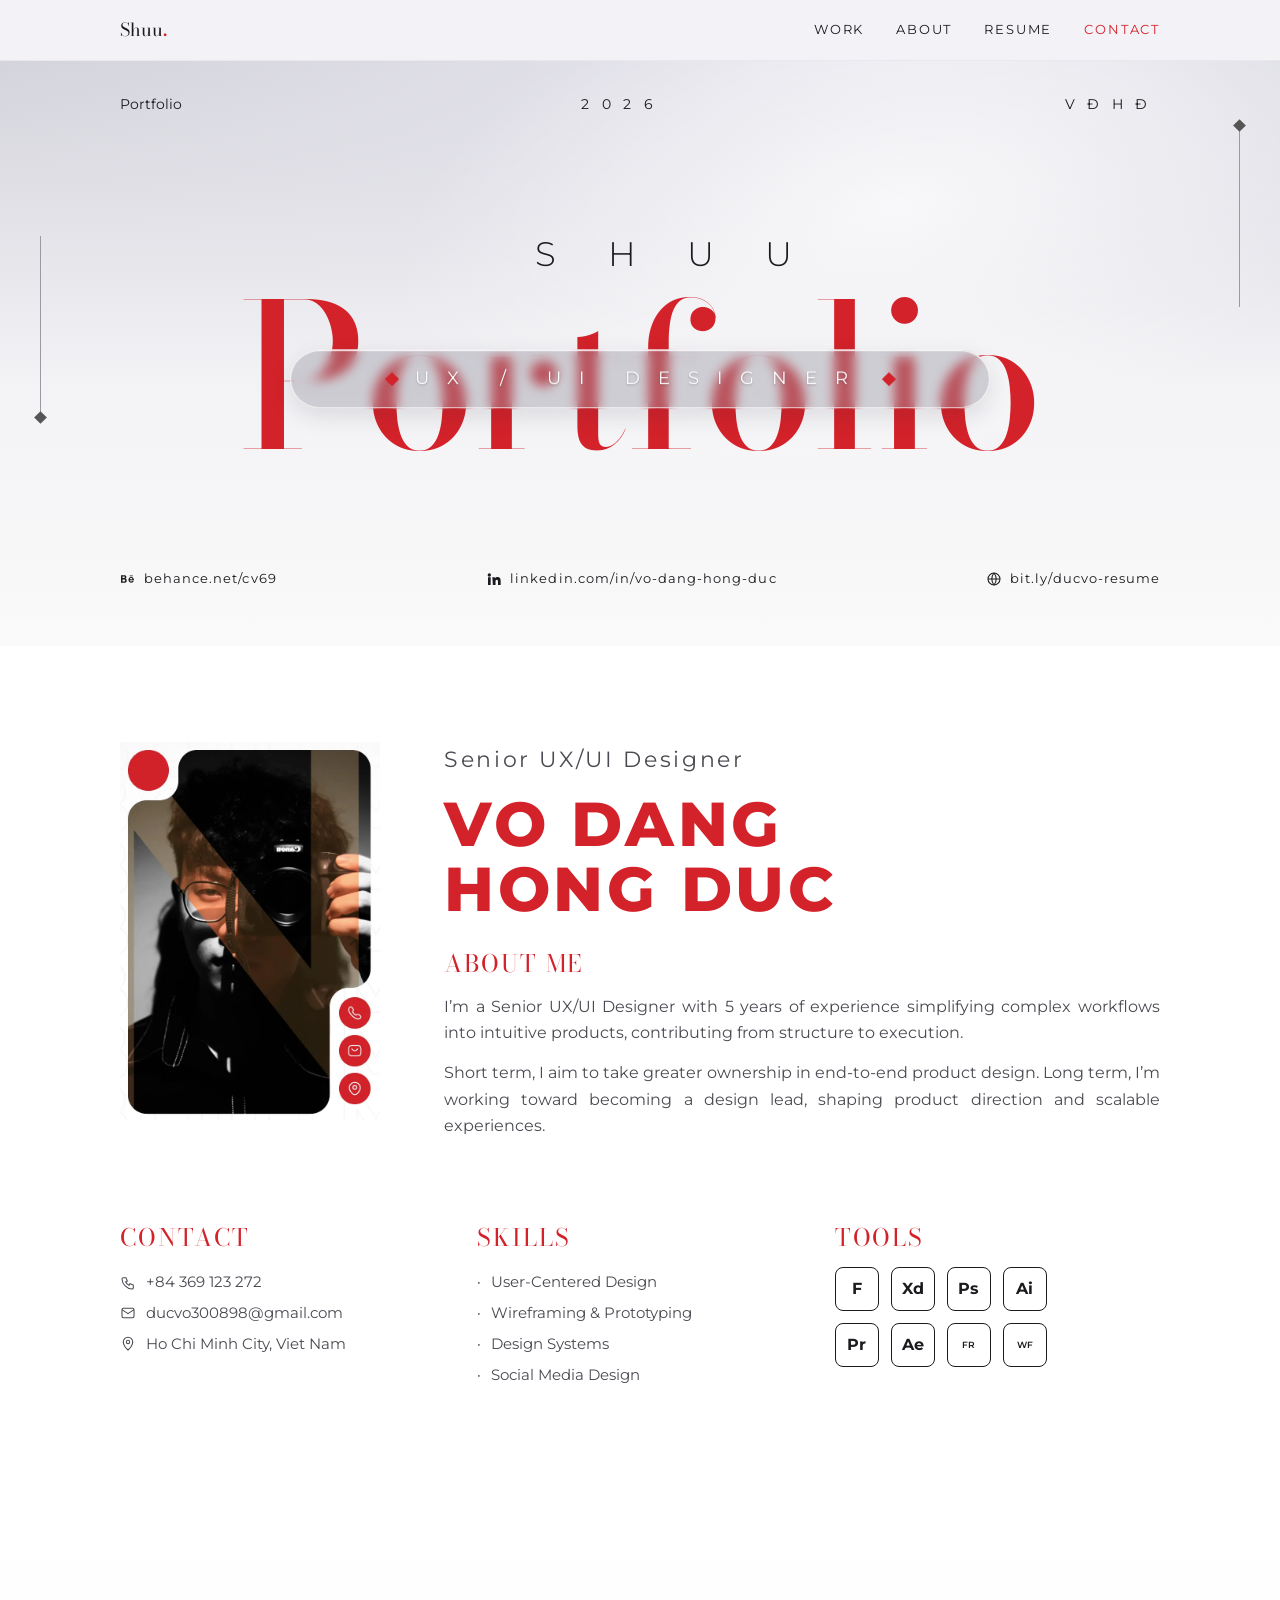
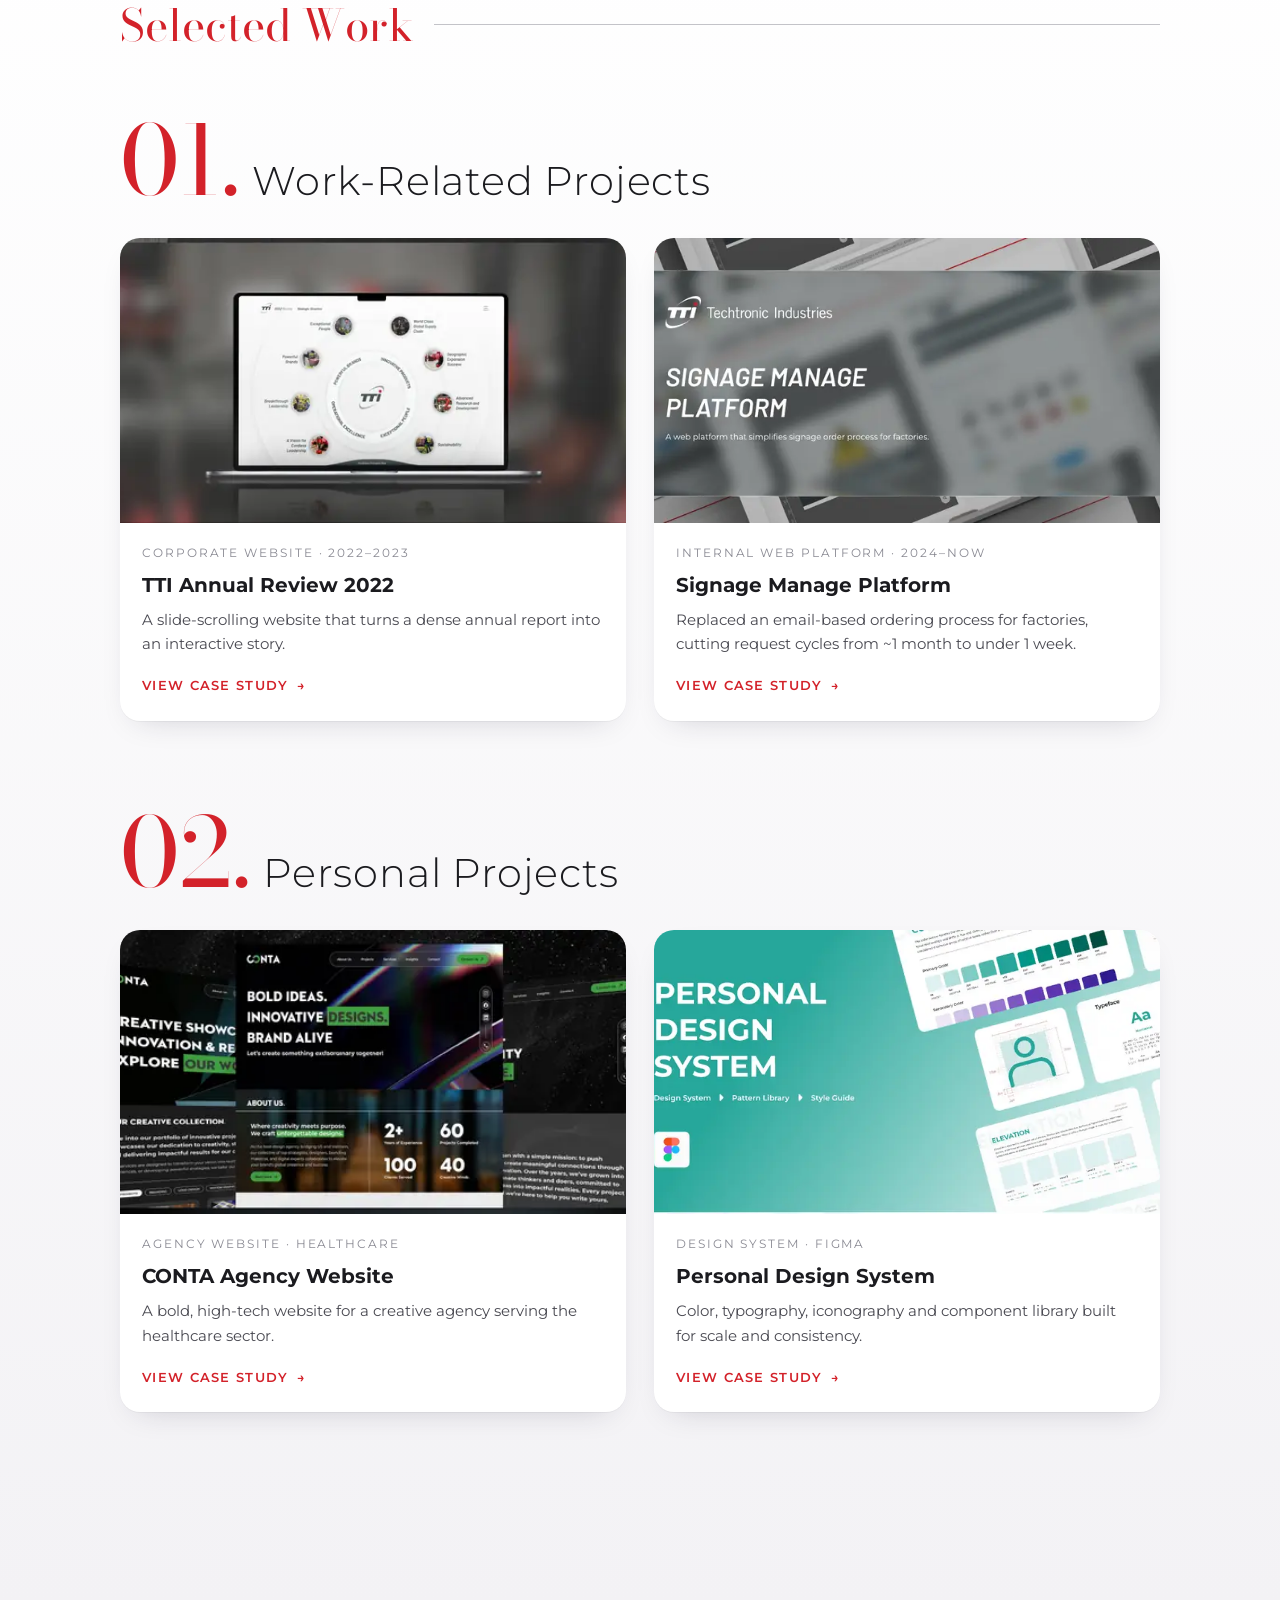
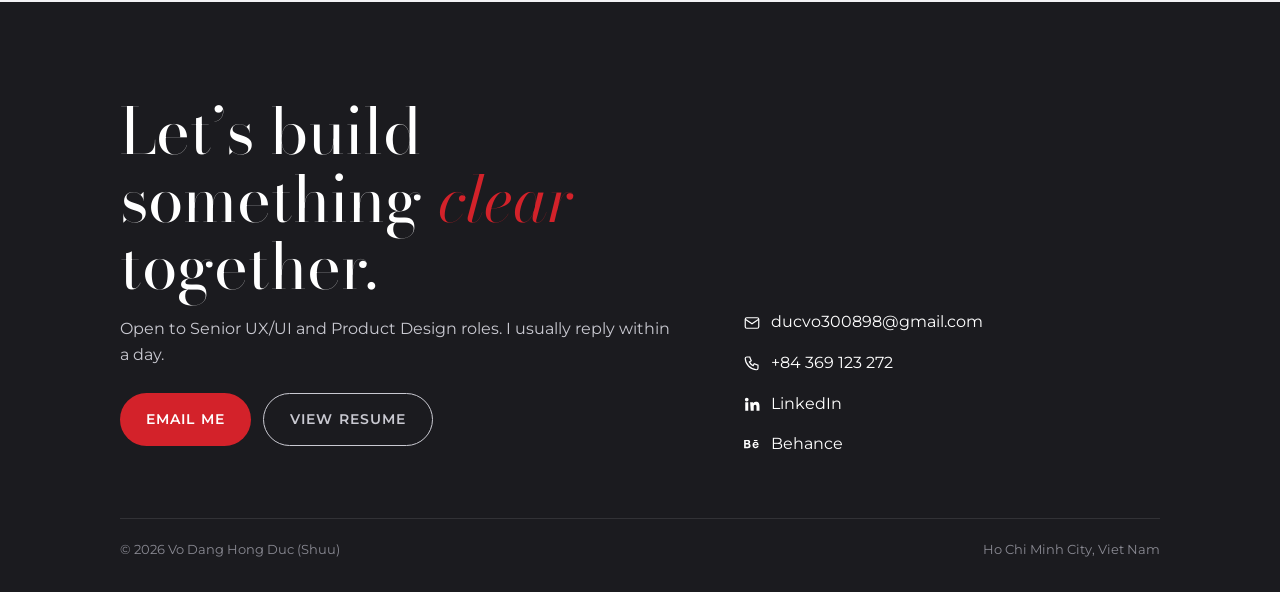
==== index.html @ 2491a5b1 "Add portfolio website v1 Static HTML/CSS site styled after the portfolio PDF: home page and four cas" ====
<!doctype html>
<html lang="en">
<head>
<meta charset="utf-8">
<meta name="viewport" content="width=device-width, initial-scale=1">
<title>Shuu — Senior UX/UI Designer Portfolio</title>
<meta name="description" content="Portfolio of Vo Dang Hong Duc (Shuu), Senior UX/UI Designer in Ho Chi Minh City. Case studies in product, web and design systems.">
<meta property="og:title" content="Shuu — Senior UX/UI Designer Portfolio">
<meta property="og:description" content="Portfolio of Vo Dang Hong Duc (Shuu), Senior UX/UI Designer in Ho Chi Minh City. Case studies in product, web and design systems.">
<meta property="og:type" content="website">
<meta name="theme-color" content="#d3222a">
<link rel="icon" href="data:image/svg+xml,%3Csvg xmlns='http://www.w3.org/2000/svg' viewBox='0 0 64 64'%3E%3Crect width='64' height='64' rx='14' fill='%23d3222a'/%3E%3Ctext x='32' y='44' font-family='Georgia,serif' font-size='36' fill='white' text-anchor='middle'%3ES%3C/text%3E%3C/svg%3E">
<link rel="preconnect" href="https://fonts.googleapis.com"><link rel="preconnect" href="https://fonts.gstatic.com" crossorigin><link href="https://fonts.googleapis.com/css2?family=Bodoni+Moda:ital,opsz,wght@0,6..96,400;0,6..96,500;1,6..96,400&family=Montserrat:wght@300;400;500;600;700;800&display=swap" rel="stylesheet">
<link rel="stylesheet" href="assets/style.css">
</head>
<body class="">
<header class="topbar"><div class="wrap">
  <a class="brand" href="index.html">Shuu<b>.</b></a>
  <nav class="nav" aria-label="Main">
    <a href="index.html#work" class="keep">Work</a>
    <a href="index.html#about">About</a>
    <a href="https://bit.ly/ducvo-resume" target="_blank" rel="noopener">Resume</a>
    <a href="index.html#contact" class="cta">Contact</a>
  </nav>
</div></header>

<main>
<section class="hero">
  <span class="rail l"></span><span class="rail r"></span>
  <div class="wrap">
    <div class="hero-meta"><span>Portfolio</span><span>2026</span><span>VĐHĐ</span></div>
    <div class="hero-title">
      <span class="shuu">SHUU</span>
      <h1>Portfolio</h1>
      <span class="pill" aria-hidden="true"><span class="diamond"></span>UX / UI DESIGNER<span class="diamond"></span></span>
      <span class="sr-only">Senior UX/UI Designer</span>
    </div>
    <div class="links">
      <a href="https://www.behance.net/cv69" target="_blank" rel="noopener"><svg viewBox="0 0 24 24" fill="currentColor" aria-hidden="true"><path d="M8.2 11.3c.9-.4 1.4-1.1 1.4-2.1C9.6 7.3 8.2 6.5 6.4 6.5H1.5v11h5c1.9 0 3.6-.9 3.6-3 0-1.3-.6-2.8-1.9-3.2zM3.7 8.3h2.1c.8 0 1.5.2 1.5 1.1 0 .8-.6 1.1-1.3 1.1H3.7V8.3zm2.4 7.4H3.7v-3.1h2.4c1 0 1.6.4 1.6 1.5 0 1.1-.8 1.6-1.6 1.6zM16.9 9c-2.5 0-4.2 1.9-4.2 4.3 0 2.5 1.6 4.3 4.2 4.3 1.9 0 3.2-.9 3.8-2.8h-1.9c-.2.7-1.1 1.1-1.8 1.1-1.4 0-2.1-.8-2.1-2.2h6c.1-2.6-1.4-4.7-4-4.7zm-2 3.4c.1-1.1.8-1.8 1.9-1.8 1.2 0 1.8.7 1.9 1.8h-3.8zM14.5 6.8h4.8v1.2h-4.8z"/></svg>behance.net/cv69</a>
      <a href="https://www.linkedin.com/in/vo-dang-hong-duc/" target="_blank" rel="noopener"><svg viewBox="0 0 24 24" fill="currentColor" aria-hidden="true"><path d="M4.98 3.5a2.5 2.5 0 1 1 0 5 2.5 2.5 0 0 1 0-5zM3 9.5h4V21H3zM9.5 9.5h3.8v1.6h.1c.5-1 1.8-2 3.8-2 4 0 4.8 2.6 4.8 6V21h-4v-5.2c0-1.2 0-2.8-1.7-2.8s-2 1.3-2 2.7V21h-4z"/></svg>linkedin.com/in/vo-dang-hong-duc</a>
      <a href="https://bit.ly/ducvo-resume" target="_blank" rel="noopener"><svg viewBox="0 0 24 24" fill="none" stroke="currentColor" stroke-width="1.6" aria-hidden="true"><circle cx="12" cy="12" r="9"/><path d="M3 12h18M12 3a14 14 0 0 1 0 18M12 3a14 14 0 0 0 0 18"/></svg>bit.ly/ducvo-resume</a>
    </div>
  </div>
</section>

<section class="about" id="about"><div class="wrap">
  <div class="about-grid">
    <div class="photo reveal"><img src="img/me.webp" width="660" height="960" alt="Portrait of Vo Dang Hong Duc holding a camera" fetchpriority="high"></div>
    <div class="reveal">
      <p class="role-label">Senior UX/UI Designer</p>
      <h2 class="name">Vo Dang<br>Hong Duc</h2>
      <h3 class="label">About me</h3>
      <p>I’m a Senior UX/UI Designer with 5 years of experience simplifying complex workflows into intuitive products, contributing from structure to execution.</p>
      <p>Short term, I aim to take greater ownership in end-to-end product design. Long term, I’m working toward becoming a design lead, shaping product direction and scalable experiences.</p>
    </div>
  </div>
  <div class="facts">
    <div class="reveal"><h3 class="label">Contact</h3><ul>
      <li><svg viewBox="0 0 24 24" fill="none" stroke="currentColor" stroke-width="1.6" aria-hidden="true"><path d="M5 4h4l2 5-2.5 1.5a11 11 0 0 0 5 5L15 13l5 2v4a2 2 0 0 1-2 2A16 16 0 0 1 3 6a2 2 0 0 1 2-2"/></svg><a href="tel:+84369123272">+84 369 123 272</a></li>
      <li><svg viewBox="0 0 24 24" fill="none" stroke="currentColor" stroke-width="1.6" aria-hidden="true"><rect x="3" y="5" width="18" height="14" rx="2"/><path d="m3 7 9 6 9-6"/></svg><a href="mailto:ducvo300898@gmail.com">ducvo300898@gmail.com</a></li>
      <li><svg viewBox="0 0 24 24" fill="none" stroke="currentColor" stroke-width="1.6" aria-hidden="true"><path d="M12 21s-7-6.2-7-12a7 7 0 0 1 14 0c0 5.8-7 12-7 12z"/><circle cx="12" cy="9" r="2.5"/></svg>Ho Chi Minh City, Viet Nam</li></ul></div>
    <div class="reveal"><h3 class="label">Skills</h3><ul class="dot">
      <li>User-Centered Design</li><li>Wireframing &amp; Prototyping</li><li>Design Systems</li><li>Social Media Design</li></ul></div>
    <div class="reveal"><h3 class="label">Tools</h3><div class="tools"><span class="tool" title="Figma" aria-label="Figma">F</span><span class="tool" title="Adobe XD" aria-label="Adobe XD">Xd</span><span class="tool" title="Photoshop" aria-label="Photoshop">Ps</span><span class="tool" title="Illustrator" aria-label="Illustrator">Ai</span><span class="tool" title="Premiere Pro" aria-label="Premiere Pro">Pr</span><span class="tool" title="After Effects" aria-label="After Effects">Ae</span><span class="tool" title="Framer" aria-label="Framer"><small>FR</small></span><span class="tool" title="Webflow" aria-label="Webflow"><small>WF</small></span></div></div>
  </div>
</div></section>

<section class="work" id="work"><div class="wrap">
  <div class="section-head"><h2>Selected Work</h2></div>
  <div class="group">
    <div class="group-title reveal"><span class="num">01.</span><h3>Work-Related Projects</h3></div>
    <div class="cards"><a class="card reveal" href="work/tti-annual-review.html">
  <div class="thumb"><img src="img/tti-circle-sm.webp" width="800" height="306" alt="TTI Annual Review 2022 preview" loading="lazy" decoding="async"></div>
  <div class="body"><span class="kicker">Corporate website · 2022–2023</span><h4>TTI Annual Review 2022</h4><p>A slide-scrolling website that turns a dense annual report into an interactive story.</p><span class="more">View case study <span>→</span></span></div>
</a><a class="card reveal" href="work/signage-platform.html">
  <div class="thumb"><img src="img/sig-hero-sm.webp" width="800" height="354" alt="Signage Manage Platform preview" loading="lazy" decoding="async"></div>
  <div class="body"><span class="kicker">Internal web platform · 2024–Now</span><h4>Signage Manage Platform</h4><p>Replaced an email-based ordering process for factories, cutting request cycles from ~1 month to under 1 week.</p><span class="more">View case study <span>→</span></span></div>
</a></div>
  </div>
  <div class="group">
    <div class="group-title reveal"><span class="num">02.</span><h3>Personal Projects</h3></div>
    <div class="cards"><a class="card reveal" href="work/conta-agency.html">
  <div class="thumb"><img src="img/conta-hero-sm.webp" width="800" height="252" alt="CONTA Agency Website preview" loading="lazy" decoding="async"></div>
  <div class="body"><span class="kicker">Agency website · Healthcare</span><h4>CONTA Agency Website</h4><p>A bold, high-tech website for a creative agency serving the healthcare sector.</p><span class="more">View case study <span>→</span></span></div>
</a><a class="card reveal" href="work/design-system.html">
  <div class="thumb"><img src="img/ds-hero-sm.webp" width="800" height="382" alt="Personal Design System preview" loading="lazy" decoding="async"></div>
  <div class="body"><span class="kicker">Design system · Figma</span><h4>Personal Design System</h4><p>Color, typography, iconography and component library built for scale and consistency.</p><span class="more">View case study <span>→</span></span></div>
</a></div>
  </div>
</div></section>
</main>
<footer class="footer" id="contact"><div class="wrap">
  <div class="footer-grid">
    <div>
      <h2>Let’s build something <em>clear</em> together.</h2>
      <p>Open to Senior UX/UI and Product Design roles. I usually reply within a day.</p>
      <p style="margin-top:24px;display:flex;gap:12px;flex-wrap:wrap">
        <a class="btn" href="mailto:ducvo300898@gmail.com">Email me</a>
        <a class="btn ghost" href="https://bit.ly/ducvo-resume" target="_blank" rel="noopener">View resume</a>
      </p>
    </div>
    <ul>
      <li><a href="mailto:ducvo300898@gmail.com"><svg viewBox="0 0 24 24" fill="none" stroke="currentColor" stroke-width="1.6" aria-hidden="true"><rect x="3" y="5" width="18" height="14" rx="2"/><path d="m3 7 9 6 9-6"/></svg>ducvo300898@gmail.com</a></li>
      <li><a href="tel:+84369123272"><svg viewBox="0 0 24 24" fill="none" stroke="currentColor" stroke-width="1.6" aria-hidden="true"><path d="M5 4h4l2 5-2.5 1.5a11 11 0 0 0 5 5L15 13l5 2v4a2 2 0 0 1-2 2A16 16 0 0 1 3 6a2 2 0 0 1 2-2"/></svg>+84 369 123 272</a></li>
      <li><a href="https://www.linkedin.com/in/vo-dang-hong-duc/" target="_blank" rel="noopener"><svg viewBox="0 0 24 24" fill="currentColor" aria-hidden="true"><path d="M4.98 3.5a2.5 2.5 0 1 1 0 5 2.5 2.5 0 0 1 0-5zM3 9.5h4V21H3zM9.5 9.5h3.8v1.6h.1c.5-1 1.8-2 3.8-2 4 0 4.8 2.6 4.8 6V21h-4v-5.2c0-1.2 0-2.8-1.7-2.8s-2 1.3-2 2.7V21h-4z"/></svg>LinkedIn</a></li>
      <li><a href="https://www.behance.net/cv69" target="_blank" rel="noopener"><svg viewBox="0 0 24 24" fill="currentColor" aria-hidden="true"><path d="M8.2 11.3c.9-.4 1.4-1.1 1.4-2.1C9.6 7.3 8.2 6.5 6.4 6.5H1.5v11h5c1.9 0 3.6-.9 3.6-3 0-1.3-.6-2.8-1.9-3.2zM3.7 8.3h2.1c.8 0 1.5.2 1.5 1.1 0 .8-.6 1.1-1.3 1.1H3.7V8.3zm2.4 7.4H3.7v-3.1h2.4c1 0 1.6.4 1.6 1.5 0 1.1-.8 1.6-1.6 1.6zM16.9 9c-2.5 0-4.2 1.9-4.2 4.3 0 2.5 1.6 4.3 4.2 4.3 1.9 0 3.2-.9 3.8-2.8h-1.9c-.2.7-1.1 1.1-1.8 1.1-1.4 0-2.1-.8-2.1-2.2h6c.1-2.6-1.4-4.7-4-4.7zm-2 3.4c.1-1.1.8-1.8 1.9-1.8 1.2 0 1.8.7 1.9 1.8h-3.8zM14.5 6.8h4.8v1.2h-4.8z"/></svg>Behance</a></li>
    </ul>
  </div>
  <div class="copyright"><span>© 2026 Vo Dang Hong Duc (Shuu)</span><span>Ho Chi Minh City, Viet Nam</span></div>
</div></footer>
<script>
(function(){var els=document.querySelectorAll('.reveal');if(!('IntersectionObserver' in window)){els.forEach(function(e){e.classList.add('in')});return}
var io=new IntersectionObserver(function(es){es.forEach(function(e){if(e.isIntersecting){e.target.classList.add('in');io.unobserve(e.target)}})},{rootMargin:'0px 0px -8% 0px'});els.forEach(function(e){io.observe(e)})})();
</script>
</body>
</html>
---- assets/style.css ----
/* ============ Design tokens (from portfolio PDF) ============ */
:root {
  --red: #d3222a;
  --red-soft: #f6d9da;
  --ink: #1b1b1f;
  --ink-2: #4a4a52;
  --ink-3: #8a8a93;
  --line: #d9d9e0;
  --bg: #f3f2f5;
  --bg-top: #d3d3db;
  --card: #ffffff;
  --glass: rgba(255, 255, 255, 0.45);
  --display: "Bodoni Moda", "Didot", "Times New Roman", serif;
  --sans: "Montserrat", system-ui, -apple-system, "Segoe UI", sans-serif;
  --wrap: 1120px;
  --gutter: clamp(16px, 4vw, 40px);
  --radius: 20px;
}

*, *::before, *::after { box-sizing: border-box; }
html { scroll-behavior: smooth; -webkit-text-size-adjust: 100%; }
body {
  margin: 0;
  font-family: var(--sans);
  font-size: 16px;
  line-height: 1.65;
  color: var(--ink-2);
  background: var(--bg);
  overflow-x: hidden;
}
img { display: block; max-width: 100%; height: auto; }
a { color: inherit; text-decoration: none; }
a:focus-visible, button:focus-visible { outline: 2px solid var(--red); outline-offset: 3px; border-radius: 6px; }
.wrap { width: 100%; max-width: var(--wrap); margin: 0 auto; padding: 0 var(--gutter); }
.sr-only { position: absolute; width: 1px; height: 1px; overflow: hidden; clip: rect(0 0 0 0); white-space: nowrap; }

/* ============ Top bar ============ */
.topbar {
  position: sticky; top: 0; z-index: 20;
  backdrop-filter: blur(14px) saturate(140%);
  -webkit-backdrop-filter: blur(14px) saturate(140%);
  background: rgba(243, 242, 245, 0.72);
  border-bottom: 1px solid rgba(0,0,0,0.04);
}
.topbar .wrap { display: flex; align-items: center; justify-content: space-between; height: 60px; }
.brand { font-family: var(--display); font-size: 18px; color: var(--ink); }
.brand b { color: var(--red); font-weight: 600; }
.nav { display: flex; gap: clamp(14px, 3vw, 32px); font-size: 13px; letter-spacing: .14em; text-transform: uppercase; color: var(--ink); }
.nav a { position: relative; padding: 4px 0; }
.nav a::after { content: ""; position: absolute; left: 0; bottom: 0; width: 0; height: 1px; background: var(--red); transition: width .25s; }
.nav a:hover::after { width: 100%; }
.nav .cta { color: var(--red); }
@media (max-width: 560px) { .nav a:not(.cta):not(.keep) { display: none; } }

/* ============ Hero ============ */
.hero {
  position: relative;
  background: radial-gradient(120% 80% at 70% 0%, #e7e6ee 0%, transparent 60%),
              linear-gradient(180deg, var(--bg-top) 0%, var(--bg) 55%, #fafafa 100%);
  padding: 32px 0 56px;
  overflow: hidden;
}
.hero::before { /* soft silk wave */
  content: ""; position: absolute; inset: -20% -10% auto auto; width: 80%; height: 90%;
  background: radial-gradient(closest-side, rgba(255,255,255,.75), transparent);
  transform: rotate(-12deg); pointer-events: none;
}
.hero-meta { display: flex; justify-content: space-between; font-size: 14px; color: var(--ink); position: relative; }
.hero-meta span:nth-child(2), .hero-meta span:nth-child(3) { letter-spacing: .9em; }
.hero-title { position: relative; text-align: center; margin: clamp(48px, 9vw, 110px) 0 clamp(40px, 8vw, 96px); }
.hero-title .shuu {
  display: block; font-family: var(--sans); font-weight: 300; color: var(--ink);
  font-size: clamp(22px, 3.2vw, 34px); letter-spacing: clamp(.9em, 4vw, 2.6em); margin-right: -2.6em; padding-left: .3em;
}
.hero-title h1 {
  margin: 0; font-family: var(--display); font-weight: 500; color: var(--red);
  font-size: clamp(72px, 17vw, 200px); line-height: .95; letter-spacing: -.01em;
}
.pill {
  position: absolute; left: 50%; top: 62%; transform: translate(-50%, -50%);
  width: min(70%, 700px); padding: clamp(8px, 1.4vw, 14px) 20px;
  border-radius: 999px; background: rgba(150, 150, 162, 0.42);
  backdrop-filter: blur(6px); -webkit-backdrop-filter: blur(6px);
  border: 1px solid rgba(255,255,255,.7);
  box-shadow: 0 8px 24px rgba(30,30,50,.12), inset 0 1px 0 rgba(255,255,255,.8);
  font-size: clamp(11px, 1.6vw, 18px); letter-spacing: clamp(.4em, 1.5vw, 1em); color: #fff;
  text-shadow: 0 1px 2px rgba(0,0,0,.25); white-space: nowrap;
  display: flex; align-items: center; justify-content: center; gap: 1em;
}
.diamond { width: 10px; height: 10px; background: var(--red); transform: rotate(45deg); flex: none; }
.hero .rail { position: absolute; width: 1px; background: #9a9aa3; height: 30%; }
.hero .rail::after { content: ""; position: absolute; left: -4px; width: 9px; height: 9px; background: #555; transform: rotate(45deg); }
.hero .rail.l { left: var(--gutter); top: 30%; } .hero .rail.l::after { bottom: -10px; }
.hero .rail.r { right: var(--gutter); top: 12%; } .hero .rail.r::after { top: -10px; }
.links { display: flex; flex-wrap: wrap; justify-content: space-between; gap: 12px 24px; font-size: 13px; letter-spacing: .08em; color: var(--ink); position: relative; }
.links a { display: inline-flex; align-items: center; gap: 8px; }
.links a:hover { color: var(--red); }
.links svg { width: 16px; height: 16px; flex: none; }
@media (max-width: 720px) {
  .pill { position: static; transform: none; margin: 18px auto 0; width: auto; display: inline-flex; padding: 8px 18px; }
  .about p { text-align: left; }
  .hero .rail { display: none; } .links { flex-direction: column; } .hero-meta span:nth-child(2) { display: none; } }

/* ============ About ============ */
.about { background: #fff; padding: clamp(56px, 8vw, 96px) 0; }
.about-grid { display: grid; grid-template-columns: 260px 1fr; gap: clamp(28px, 5vw, 64px); align-items: start; }
.photo { position: relative; width: 100%; max-width: 260px; }
.photo img { width: 100%; }
.role-label { font-size: clamp(18px, 2vw, 22px); letter-spacing: .12em; color: var(--ink-2); margin: 0; }
.name { margin: 6px 0 22px; font-weight: 800; color: var(--red); font-size: clamp(36px, 6vw, 62px); line-height: 1.05; letter-spacing: .06em; text-transform: uppercase; }
.label { font-family: var(--display); color: var(--red); text-transform: uppercase; letter-spacing: .08em; font-size: clamp(20px, 2.2vw, 24px); font-weight: 400; margin: 0 0 10px; }
.about p { margin: 0 0 14px; text-align: justify; hyphens: auto; }
.facts { display: grid; grid-template-columns: repeat(3, 1fr); gap: 32px; margin-top: clamp(40px, 6vw, 64px); }
.facts ul { list-style: none; padding: 0; margin: 0; font-size: 15px; }
.facts li { display: flex; gap: 10px; align-items: center; padding: 3px 0; }
.facts .dot li::before { content: "·"; color: var(--ink); }
.facts svg { width: 16px; height: 16px; color: var(--ink-2); flex: none; }
.tools { display: grid; grid-template-columns: repeat(4, 44px); gap: 12px; }
.tool { width: 44px; height: 44px; border: 1.5px solid var(--ink); border-radius: 8px; display: grid; place-items: center; font-weight: 700; font-size: 16px; color: var(--ink); background: #fff; }
.tool small { font-size: 9px; font-weight: 600; }
@media (max-width: 760px) {
  .about-grid { grid-template-columns: 1fr; }
  .photo { max-width: 220px; }
  .facts { grid-template-columns: 1fr; gap: 28px; }
}

/* ============ Work index ============ */
.work { padding: clamp(56px, 8vw, 104px) 0; background: linear-gradient(180deg, #fff 0%, var(--bg) 100%); }
.section-head { display: flex; align-items: center; gap: 20px; margin-bottom: clamp(32px, 5vw, 56px); }
.section-head h2 { margin: 0; font-family: var(--display); font-weight: 400; color: var(--red); font-size: clamp(28px, 4vw, 44px); white-space: nowrap; }
.section-head::after { content: ""; flex: 1; height: 1px; background: var(--ink-3); opacity: .5; }
.group { margin-bottom: clamp(48px, 7vw, 88px); }
.group-title { display: flex; align-items: baseline; gap: 12px; margin: 0 0 24px; }
.group-title .num { font-family: var(--display); color: var(--red); font-size: clamp(56px, 9vw, 96px); line-height: .9; font-weight: 400; }
.group-title h3 { margin: 0; font-weight: 300; color: var(--ink); font-size: clamp(24px, 3.6vw, 40px); letter-spacing: .02em; }
.cards { display: grid; grid-template-columns: repeat(2, 1fr); gap: clamp(16px, 2.5vw, 28px); }
.card { background: var(--card); border-radius: var(--radius); overflow: hidden; display: flex; flex-direction: column; box-shadow: 0 1px 0 rgba(0,0,0,.04), 0 12px 32px -18px rgba(30,30,60,.25); transition: transform .3s ease, box-shadow .3s ease; }
.card:hover { transform: translateY(-4px); box-shadow: 0 1px 0 rgba(0,0,0,.04), 0 24px 48px -20px rgba(30,30,60,.35); }
.card .thumb { aspect-ratio: 16 / 9; overflow: hidden; background: #e9e9ee; }
.card .thumb img { width: 100%; height: 100%; object-fit: cover; transition: transform .6s ease; }
.card:hover .thumb img { transform: scale(1.04); }
.card .body { padding: 20px 22px 24px; display: flex; flex-direction: column; gap: 6px; flex: 1; }
.card .kicker { font-size: 12px; letter-spacing: .16em; text-transform: uppercase; color: var(--ink-3); }
.card h4 { margin: 0; font-size: 20px; color: var(--ink); font-weight: 700; }
.card p { margin: 0; font-size: 15px; }
.card .more { margin-top: auto; padding-top: 12px; font-size: 13px; font-weight: 600; letter-spacing: .1em; text-transform: uppercase; color: var(--red); display: inline-flex; gap: 8px; align-items: center; }
.card .more span { transition: transform .25s; }
.card:hover .more span { transform: translateX(4px); }
@media (max-width: 720px) { .cards { grid-template-columns: 1fr; } }

/* ============ Footer / contact ============ */
.footer { background: var(--ink); color: #c9c9d1; padding: clamp(56px, 8vw, 96px) 0 32px; }
.footer h2 { margin: 0 0 12px; font-family: var(--display); font-weight: 400; color: #fff; font-size: clamp(36px, 6vw, 64px); line-height: 1.05; }
.footer h2 em { color: var(--red); font-style: italic; }
.footer p { max-width: 560px; }
.footer-grid { display: grid; grid-template-columns: 1.4fr 1fr; gap: 40px; align-items: end; }
.footer ul { list-style: none; margin: 0; padding: 0; display: grid; gap: 10px; }
.footer li a { display: inline-flex; gap: 10px; align-items: center; color: #fff; }
.footer li a:hover { color: var(--red); }
.footer svg { width: 18px; height: 18px; flex: none; }
.btn { display: inline-flex; align-items: center; gap: 10px; padding: 14px 26px; border-radius: 999px; background: var(--red); color: #fff; font-weight: 600; letter-spacing: .08em; font-size: 14px; text-transform: uppercase; transition: background .2s, transform .2s; }
.btn:hover { background: #b51b22; transform: translateY(-2px); }
.btn.ghost { background: transparent; border: 1px solid currentColor; color: inherit; }
.btn.ghost:hover { background: rgba(255,255,255,.08); }
.copyright { margin-top: 56px; padding-top: 20px; border-top: 1px solid rgba(255,255,255,.1); font-size: 13px; display: flex; justify-content: space-between; flex-wrap: wrap; gap: 8px; color: #8a8a93; }
@media (max-width: 760px) { .footer-grid { grid-template-columns: 1fr; } }

/* ============ Case study ============ */
.cs-hero { position: relative; background: #e9e9ee; }
.cs-hero img { width: 100%; max-height: 78vh; object-fit: cover; }
.cs-head { padding: clamp(40px, 6vw, 72px) 0 0; }
.back { display: inline-flex; gap: 8px; align-items: center; font-size: 13px; letter-spacing: .12em; text-transform: uppercase; color: var(--ink-3); margin-bottom: 20px; }
.back:hover { color: var(--red); }
.cs-head h1 { margin: 0; font-weight: 800; color: var(--red); text-transform: uppercase; font-size: clamp(32px, 5.4vw, 60px); line-height: 1.05; letter-spacing: .02em; }
.cs-head .lede { font-size: clamp(17px, 1.8vw, 20px); color: var(--ink); max-width: 760px; margin: 16px 0 0; }
.cs-head .live { display: inline-flex; gap: 6px; margin-top: 14px; font-weight: 700; color: var(--ink); border-bottom: 1px solid var(--red); }
.cs-head .live:hover { color: var(--red); }
.meta { display: grid; grid-template-columns: repeat(4, 1fr); gap: 12px; margin: clamp(28px, 4vw, 44px) 0 0; }
.meta div { background: var(--glass); border: 1px solid #fff; border-radius: 14px; padding: 14px 16px; text-align: center; box-shadow: 0 6px 20px -12px rgba(30,30,60,.25); }
.meta dt { font-size: 13px; color: var(--ink-3); }
.meta dd { margin: 2px 0 0; font-weight: 700; color: var(--red); font-size: 15px; }
@media (max-width: 720px) { .meta { grid-template-columns: repeat(2, 1fr); } }

.cs-section { padding: clamp(48px, 7vw, 88px) 0 0; position: relative; }
.cs-section .ghost { position: absolute; top: clamp(18px, 4vw, 40px); left: calc(var(--gutter) - 10px); font-family: var(--sans); font-weight: 800; font-size: clamp(80px, 12vw, 140px); line-height: 1; color: var(--red-soft); opacity: .7; z-index: 0; pointer-events: none; user-select: none; }
.cs-section h2 { position: relative; z-index: 1; margin: 0 0 14px; font-weight: 700; color: var(--red); text-transform: uppercase; letter-spacing: .03em; font-size: clamp(24px, 3.2vw, 34px); line-height: 1.15; }
.cs-section h3 { margin: 28px 0 10px; font-weight: 700; color: var(--ink); text-transform: uppercase; letter-spacing: .06em; font-size: 17px; }
.cs-section p { position: relative; z-index: 1; max-width: 820px; margin: 0 0 14px; }
.split { display: grid; grid-template-columns: 1.1fr 1fr; gap: clamp(24px, 4vw, 56px); align-items: center; }
.split.rev > :first-child { order: 2; }
@media (max-width: 760px) { .split { grid-template-columns: 1fr; } .split.rev > :first-child { order: 0; } }
.figure { margin: 24px 0 0; border-radius: var(--radius); overflow: hidden; background: #fff; box-shadow: 0 16px 40px -28px rgba(30,30,60,.4); }
.figure.flat { box-shadow: none; background: transparent; border-radius: 0; }
.figure.dark { background: #0d0d0f; }
.figure figcaption { font-size: 13px; color: var(--ink-3); padding: 10px 16px; }
.features { list-style: none; padding: 0; margin: 16px 0 0; display: grid; gap: 10px; max-width: 900px; }
.features li { padding-left: 28px; position: relative; }
.features li::before { content: "→"; position: absolute; left: 0; color: var(--red); font-weight: 700; }
.features b { color: var(--red); }
.impact { display: grid; grid-template-columns: repeat(3, 1fr); gap: 16px; margin-top: 20px; }
.impact div { background: #fff; border-radius: 16px; padding: 20px; border: 1px solid var(--line); }
.impact strong { display: block; font-size: clamp(22px, 2.6vw, 30px); color: var(--red); line-height: 1.1; margin-bottom: 6px; }
@media (max-width: 720px) { .impact { grid-template-columns: 1fr; } }

.next { margin-top: clamp(64px, 9vw, 112px); border-top: 1px solid var(--line); }
.next a { display: flex; justify-content: space-between; align-items: center; gap: 16px; padding: clamp(28px, 4vw, 44px) 0; }
.next small { display: block; font-size: 12px; letter-spacing: .16em; text-transform: uppercase; color: var(--ink-3); }
.next strong { font-family: var(--display); font-weight: 400; font-size: clamp(28px, 4.4vw, 48px); color: var(--ink); line-height: 1.1; }
.next a:hover strong { color: var(--red); }
.next .arrow { font-size: 32px; color: var(--red); transition: transform .25s; }
.next a:hover .arrow { transform: translateX(6px); }

/* Dark theme for CONTA page */
.theme-dark { background: #0d0d0f; color: #b9b9c2; }
.theme-dark .topbar { background: rgba(13,13,15,.72); border-color: rgba(255,255,255,.06); }
.theme-dark .brand, .theme-dark .nav { color: #fff; }
.theme-dark .cs-head h1 { color: #fff; }
.theme-dark .cs-head h1 span { color: #5bd16a; }
.theme-dark .cs-head .lede, .theme-dark .cs-head .live { color: #fff; }
.theme-dark .cs-head .live { border-color: #5bd16a; }
.theme-dark .meta div { background: rgba(255,255,255,.04); border-color: rgba(255,255,255,.08); }
.theme-dark .meta dd { color: #5bd16a; }
.theme-dark .cs-section h2 { color: #fff; }
.theme-dark .cs-section h2::after { content: "."; color: #5bd16a; }
.theme-dark .next { border-color: rgba(255,255,255,.1); }
.theme-dark .next strong { color: #fff; }
.theme-dark .next .arrow { color: #5bd16a; }

/* Teal accent for design-system page */
.theme-teal { --red: #1f9e8f; --red-soft: #d4efeb; }

/* Reveal on scroll */
.reveal { opacity: 0; transform: translateY(18px); transition: opacity .7s ease, transform .7s ease; }
.reveal.in { opacity: 1; transform: none; }
@media (prefers-reduced-motion: reduce) {
  html { scroll-behavior: auto; }
  .reveal { opacity: 1; transform: none; transition: none; }
  .card, .card .thumb img { transition: none; }
}
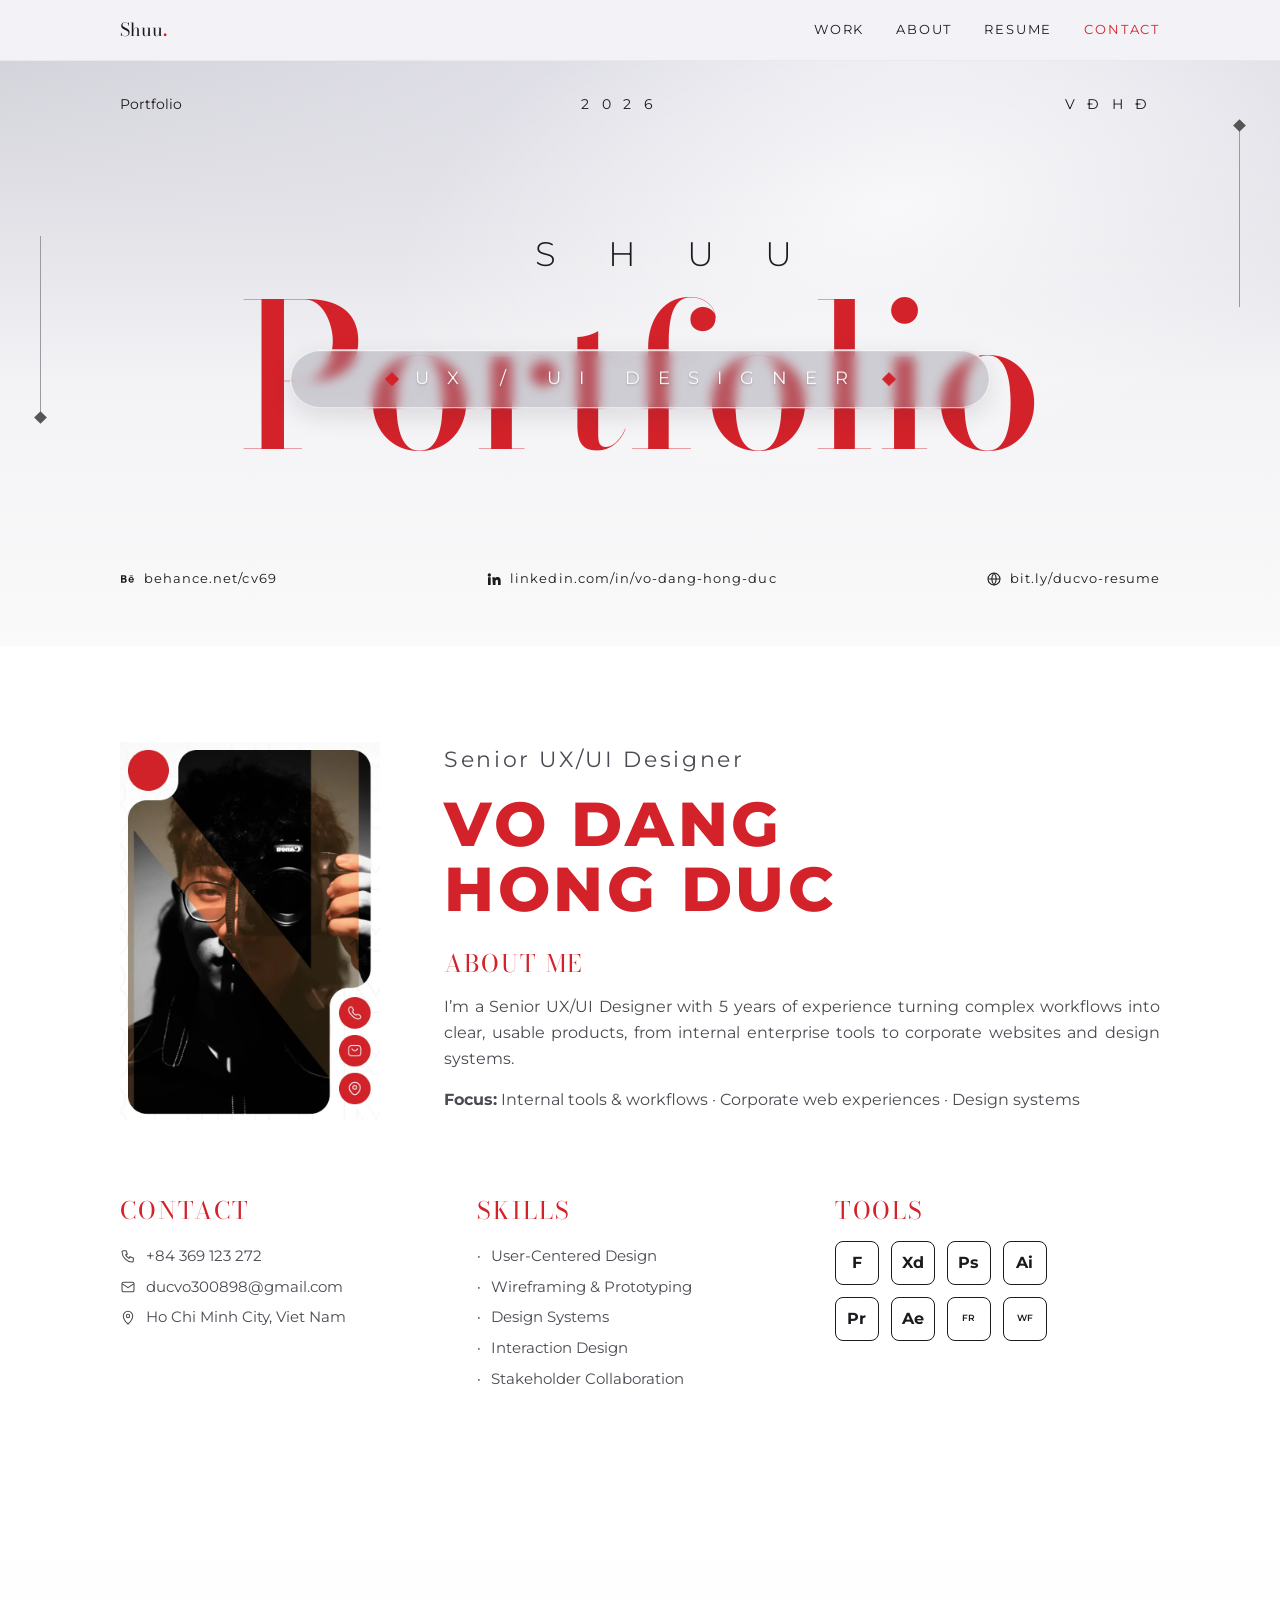
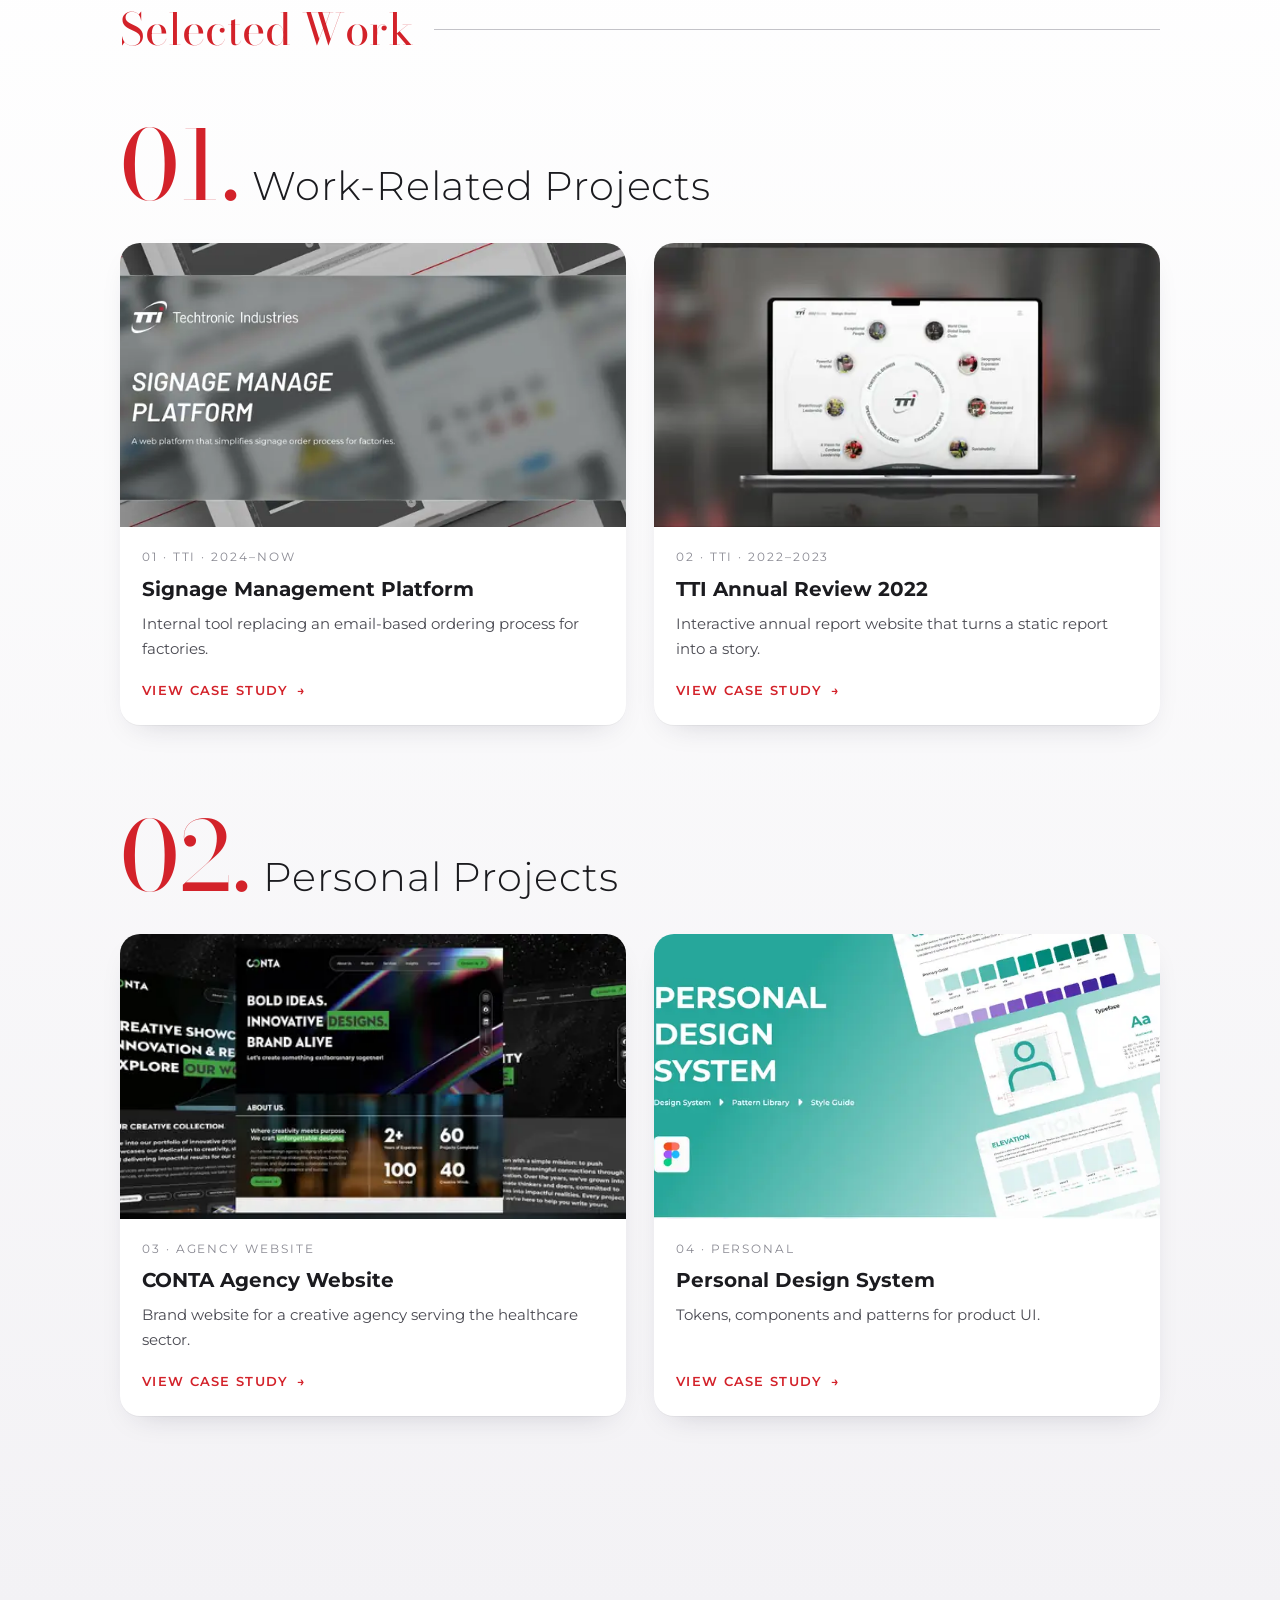
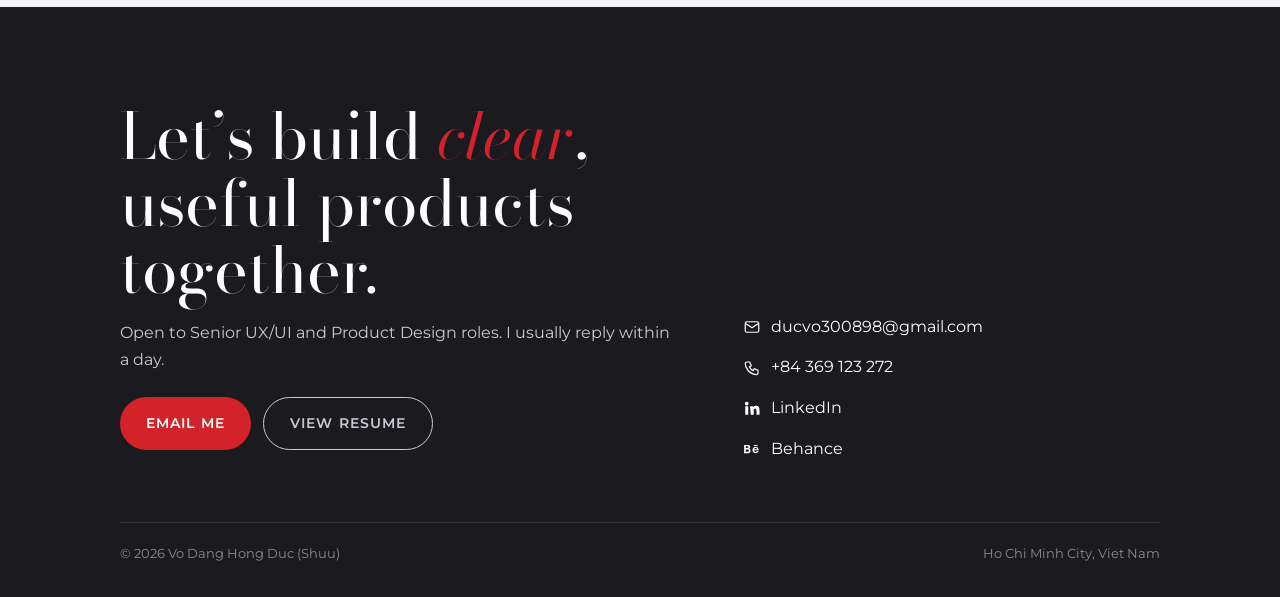
==== commit 25906727: "Update site copy to match the revised 16:9 portfolio Reorder projects (Signage first), rename to Sig" ====
--- a/index.html
+++ b/index.html
@@ -50,8 +50,8 @@
       <p class="role-label">Senior UX/UI Designer</p>
       <h2 class="name">Vo Dang<br>Hong Duc</h2>
       <h3 class="label">About me</h3>
-      <p>I’m a Senior UX/UI Designer with 5 years of experience simplifying complex workflows into intuitive products, contributing from structure to execution.</p>
-      <p>Short term, I aim to take greater ownership in end-to-end product design. Long term, I’m working toward becoming a design lead, shaping product direction and scalable experiences.</p>
+      <p>I’m a Senior UX/UI Designer with 5 years of experience turning complex workflows into clear, usable products, from internal enterprise tools to corporate websites and design systems.</p>
+      <p><b>Focus:</b> Internal tools &amp; workflows · Corporate web experiences · Design systems</p>
     </div>
   </div>
   <div class="facts">
@@ -60,7 +60,7 @@
       <li><svg viewBox="0 0 24 24" fill="none" stroke="currentColor" stroke-width="1.6" aria-hidden="true"><rect x="3" y="5" width="18" height="14" rx="2"/><path d="m3 7 9 6 9-6"/></svg><a href="mailto:ducvo300898@gmail.com">ducvo300898@gmail.com</a></li>
       <li><svg viewBox="0 0 24 24" fill="none" stroke="currentColor" stroke-width="1.6" aria-hidden="true"><path d="M12 21s-7-6.2-7-12a7 7 0 0 1 14 0c0 5.8-7 12-7 12z"/><circle cx="12" cy="9" r="2.5"/></svg>Ho Chi Minh City, Viet Nam</li></ul></div>
     <div class="reveal"><h3 class="label">Skills</h3><ul class="dot">
-      <li>User-Centered Design</li><li>Wireframing &amp; Prototyping</li><li>Design Systems</li><li>Social Media Design</li></ul></div>
+      <li>User-Centered Design</li><li>Wireframing &amp; Prototyping</li><li>Design Systems</li><li>Interaction Design</li><li>Stakeholder Collaboration</li></ul></div>
     <div class="reveal"><h3 class="label">Tools</h3><div class="tools"><span class="tool" title="Figma" aria-label="Figma">F</span><span class="tool" title="Adobe XD" aria-label="Adobe XD">Xd</span><span class="tool" title="Photoshop" aria-label="Photoshop">Ps</span><span class="tool" title="Illustrator" aria-label="Illustrator">Ai</span><span class="tool" title="Premiere Pro" aria-label="Premiere Pro">Pr</span><span class="tool" title="After Effects" aria-label="After Effects">Ae</span><span class="tool" title="Framer" aria-label="Framer"><small>FR</small></span><span class="tool" title="Webflow" aria-label="Webflow"><small>WF</small></span></div></div>
   </div>
 </div></section>
@@ -69,22 +69,22 @@
   <div class="section-head"><h2>Selected Work</h2></div>
   <div class="group">
     <div class="group-title reveal"><span class="num">01.</span><h3>Work-Related Projects</h3></div>
-    <div class="cards"><a class="card reveal" href="work/tti-annual-review.html">
+    <div class="cards"><a class="card reveal" href="work/signage-platform.html">
+  <div class="thumb"><img src="img/sig-hero-sm.webp" width="800" height="354" alt="Signage Management Platform preview" loading="lazy" decoding="async"></div>
+  <div class="body"><span class="kicker">01 · TTI · 2024–Now</span><h4>Signage Management Platform</h4><p>Internal tool replacing an email-based ordering process for factories.</p><span class="more">View case study <span>→</span></span></div>
+</a><a class="card reveal" href="work/tti-annual-review.html">
   <div class="thumb"><img src="img/tti-circle-sm.webp" width="800" height="306" alt="TTI Annual Review 2022 preview" loading="lazy" decoding="async"></div>
-  <div class="body"><span class="kicker">Corporate website · 2022–2023</span><h4>TTI Annual Review 2022</h4><p>A slide-scrolling website that turns a dense annual report into an interactive story.</p><span class="more">View case study <span>→</span></span></div>
-</a><a class="card reveal" href="work/signage-platform.html">
-  <div class="thumb"><img src="img/sig-hero-sm.webp" width="800" height="354" alt="Signage Manage Platform preview" loading="lazy" decoding="async"></div>
-  <div class="body"><span class="kicker">Internal web platform · 2024–Now</span><h4>Signage Manage Platform</h4><p>Replaced an email-based ordering process for factories, cutting request cycles from ~1 month to under 1 week.</p><span class="more">View case study <span>→</span></span></div>
+  <div class="body"><span class="kicker">02 · TTI · 2022–2023</span><h4>TTI Annual Review 2022</h4><p>Interactive annual report website that turns a static report into a story.</p><span class="more">View case study <span>→</span></span></div>
 </a></div>
   </div>
   <div class="group">
     <div class="group-title reveal"><span class="num">02.</span><h3>Personal Projects</h3></div>
     <div class="cards"><a class="card reveal" href="work/conta-agency.html">
   <div class="thumb"><img src="img/conta-hero-sm.webp" width="800" height="252" alt="CONTA Agency Website preview" loading="lazy" decoding="async"></div>
-  <div class="body"><span class="kicker">Agency website · Healthcare</span><h4>CONTA Agency Website</h4><p>A bold, high-tech website for a creative agency serving the healthcare sector.</p><span class="more">View case study <span>→</span></span></div>
+  <div class="body"><span class="kicker">03 · Agency website</span><h4>CONTA Agency Website</h4><p>Brand website for a creative agency serving the healthcare sector.</p><span class="more">View case study <span>→</span></span></div>
 </a><a class="card reveal" href="work/design-system.html">
   <div class="thumb"><img src="img/ds-hero-sm.webp" width="800" height="382" alt="Personal Design System preview" loading="lazy" decoding="async"></div>
-  <div class="body"><span class="kicker">Design system · Figma</span><h4>Personal Design System</h4><p>Color, typography, iconography and component library built for scale and consistency.</p><span class="more">View case study <span>→</span></span></div>
+  <div class="body"><span class="kicker">04 · Personal</span><h4>Personal Design System</h4><p>Tokens, components and patterns for product UI.</p><span class="more">View case study <span>→</span></span></div>
 </a></div>
   </div>
 </div></section>
@@ -92,7 +92,7 @@
 <footer class="footer" id="contact"><div class="wrap">
   <div class="footer-grid">
     <div>
-      <h2>Let’s build something <em>clear</em> together.</h2>
+      <h2>Let’s build <em>clear</em>, useful products together.</h2>
       <p>Open to Senior UX/UI and Product Design roles. I usually reply within a day.</p>
       <p style="margin-top:24px;display:flex;gap:12px;flex-wrap:wrap">
         <a class="btn" href="mailto:ducvo300898@gmail.com">Email me</a>
--- a/assets/style.css
+++ b/assets/style.css
@@ -171,6 +171,8 @@
 .cs-head { padding: clamp(40px, 6vw, 72px) 0 0; }
 .back { display: inline-flex; gap: 8px; align-items: center; font-size: 13px; letter-spacing: .12em; text-transform: uppercase; color: var(--ink-3); margin-bottom: 20px; }
 .back:hover { color: var(--red); }
+.kicker-line { margin: 0 0 8px; font-size: 13px; letter-spacing: .16em; text-transform: uppercase; color: var(--ink-3); }
+.theme-dark .kicker-line { color: #8a8a93; }
 .cs-head h1 { margin: 0; font-weight: 800; color: var(--red); text-transform: uppercase; font-size: clamp(32px, 5.4vw, 60px); line-height: 1.05; letter-spacing: .02em; }
 .cs-head .lede { font-size: clamp(17px, 1.8vw, 20px); color: var(--ink); max-width: 760px; margin: 16px 0 0; }
 .cs-head .live { display: inline-flex; gap: 6px; margin-top: 14px; font-weight: 700; color: var(--ink); border-bottom: 1px solid var(--red); }
